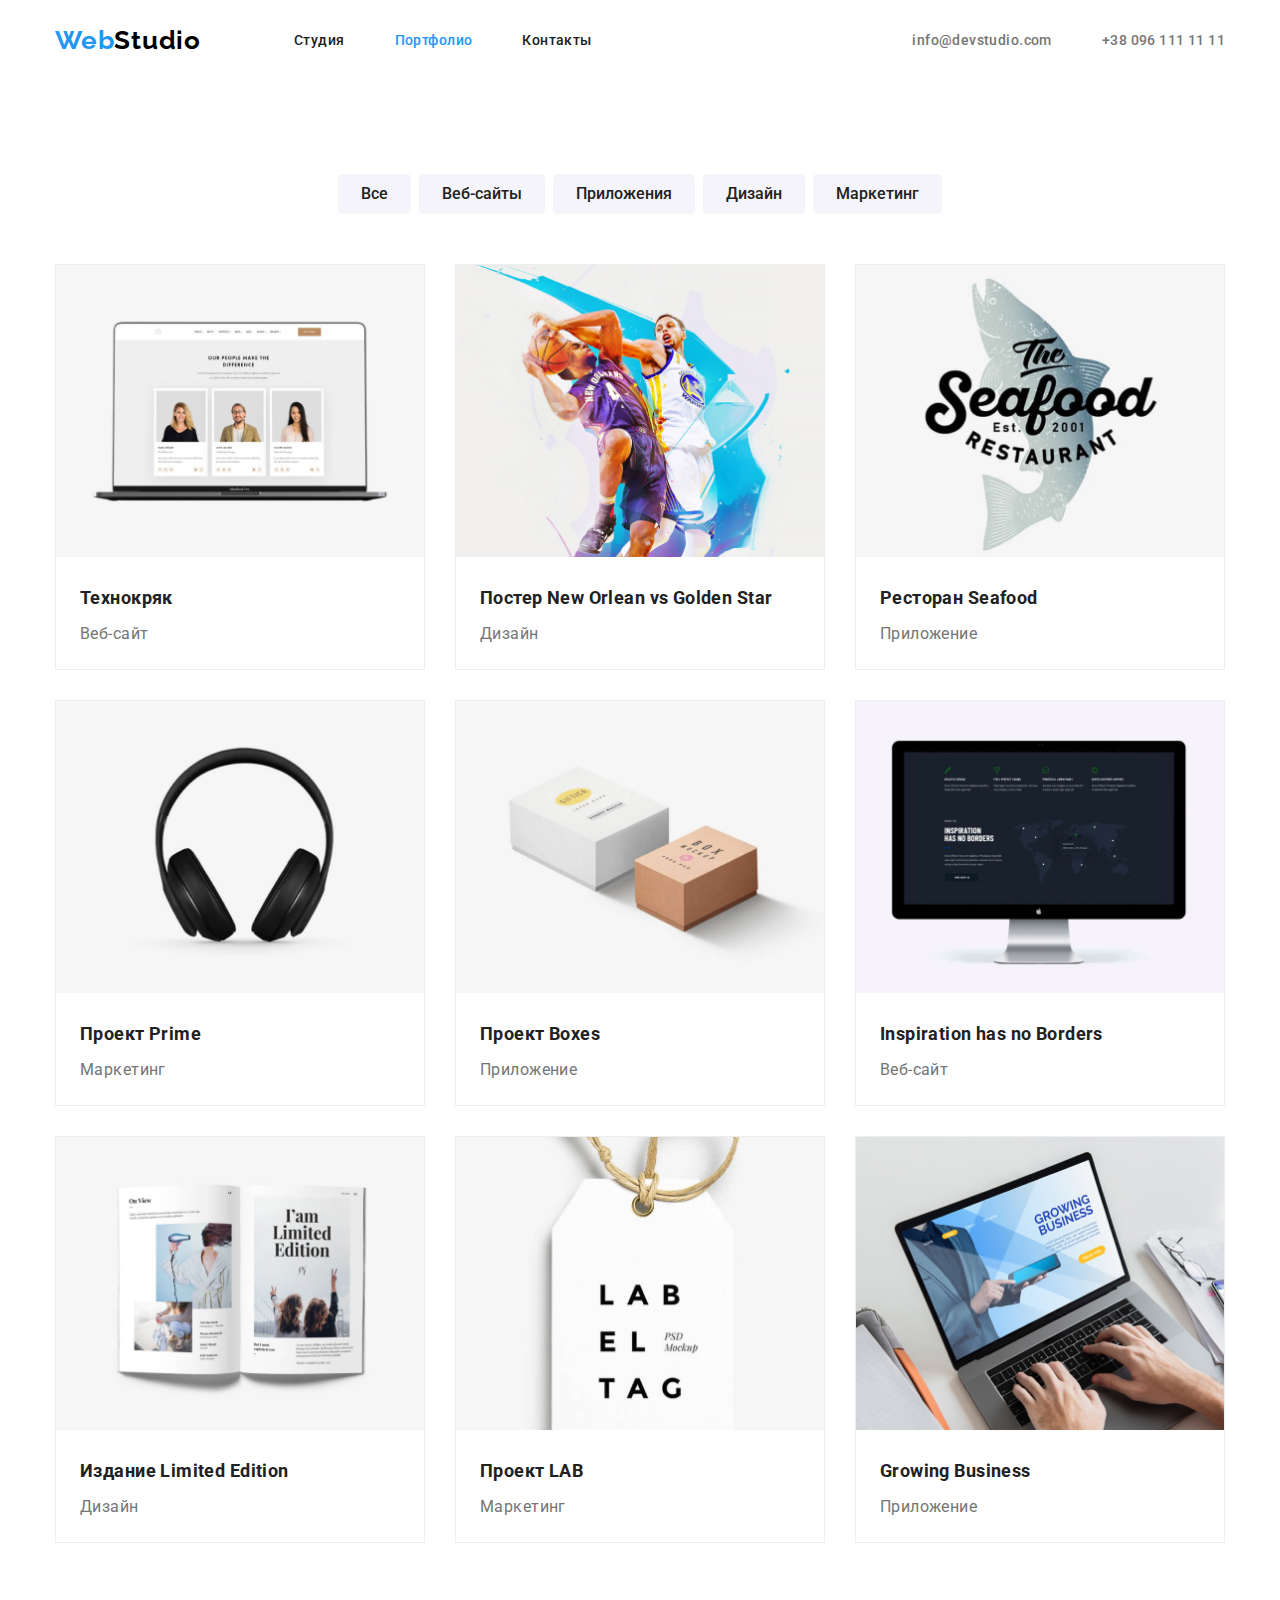
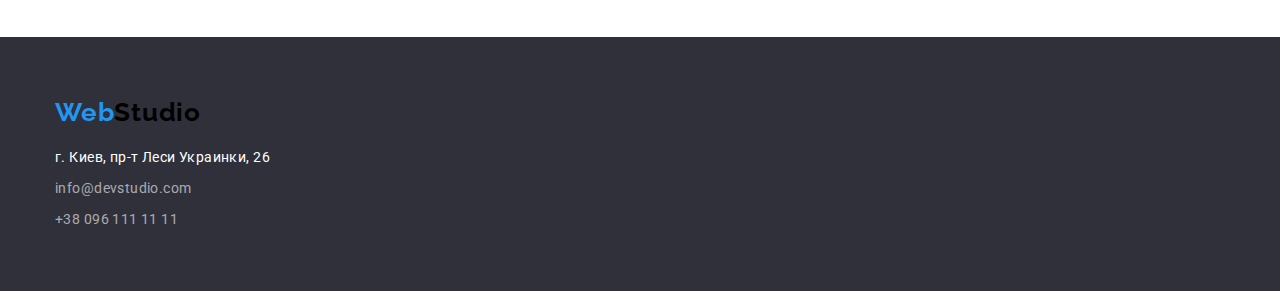
==== portfolio.html @ 00b9bd91 "copy hw3 files" ====
<!DOCTYPE html>
<html lang="ru">

<head>
    <meta charset="UTF-8">
    <meta http-equiv="X-UA-Compatible" content="IE=edge">
    <meta name="viewport" content="width=device-width, initial-scale=1.0">
    <title>GoIT homework</title>
    <link rel="preconnect" href="https://fonts.googleapis.com">
    <link rel="preconnect" href="https://fonts.gstatic.com" crossorigin>
    <link
        href="https://fonts.googleapis.com/css2?family=Raleway:wght@700&family=Roboto:wght@400;500;700;900&display=swap"
        rel="stylesheet">
    <link rel="stylesheet" href="https://cdnjs.cloudflare.com/ajax/libs/modern-normalize/1.1.0/modern-normalize.min.css



        ">
    <link rel="stylesheet" href="./css/styles.css">
</head>

<body>
    <!-- Header -->
    <header class="header">
        <div class="container">
            <div class="header-content-wrapper">
                <nav class="nav-menu">
                    <a lang="en" href="./index.html" class="link logo"><span lang="en">Web</span>Studio</a>
                    <ul class="nav-menu-list">
                        <li class="menu-item"><a href="./index.html" class="link">Студия</a></li>
                        <li class="menu-item"><a href="./portfolio.html" class="link active-link">Портфолио</a></li>
                        <li class="menu-item"><a href="" class="link">Контакты</a></li>
                    </ul>
                </nav>
                <ul class="contact-links-list">
                    <li><a class="link contact-link" href="mailto:info@devstudio.com" lang="en">info@devstudio.com</a>
                    </li>
                    <li><a class="link contact-link" href="tel:+380961111111">+38 096 111 11 11</a></li>
                </ul>
            </div>
        </div>
    </header>
    <main>
        <div class="container">
            <section class="page-section portfolio-section">
                <ul class="filters-list">
                    <li class="filter-item"><button type="button" class="filter-button">Все</button></li>
                    <li class="filter-item"><button type="button" class="filter-button">Веб-сайты</button></li>
                    <li class="filter-item"><button type="button" class="filter-button">Приложения</button></li>
                    <li class="filter-item"><button type="button" class="filter-button">Дизайн</button></li>
                    <li class="filter-item"><button type="button" class="filter-button">Маркетинг</button></li>
                </ul>
                <ul class="projects-list">
                    <li class="project-item">
                        <a class="link" href="">
                            <img src="./images/portfolioProjects/portfolioProject1.jpg" alt="" width="370">
                            <div class="project-description">
                                <h3 class="project-title">Технокряк</h3>
                                <p class="project-type">Веб-сайт</p>
                            </div>
                        </a>
                    </li>
                    <li class="project-item">
                        <a class="link" href="">
                            <img src="./images/portfolioProjects/portfolioProject2.jpg" alt="" width="370">
                            <div class="project-description">
                                <h3 class="project-title">Постер New Orlean vs Golden Star</h3>
                                <p class="project-type">Дизайн</p>
                            </div>
                        </a>
                    </li>
                    <li class="project-item">
                        <a class="link" href="">
                            <img src="./images/portfolioProjects/portfolioProject3.jpg" alt="" width="370">
                            <div class="project-description">
                                <h3 class="project-title">Ресторан Seafood</h3>
                                <p class="project-type">Приложение</p>
                            </div>
                        </a>
                    </li>
                    <li class="project-item">
                        <a class="link" href="">
                            <img src="./images/portfolioProjects/portfolioProject4.jpg" alt="" width="370">
                            <div class="project-description">
                                <h3 class="project-title">Проект Prime</h3>
                                <p class="project-type">Маркетинг</p>
                            </div>
                        </a>
                    </li>
                    <li class="project-item">
                        <a class="link" href="">
                            <img src="./images/portfolioProjects/portfolioProject5.jpg" alt="" width="370">
                            <div class="project-description">
                                <h3 class="project-title">Проект Boxes</h3>
                                <p class="project-type">Приложение</p>
                            </div>
                        </a>
                    </li>
                    <li class="project-item">
                        <a class="link" href="">
                            <img src="./images/portfolioProjects/portfolioProject6.jpg" alt="" width="370">
                            <div class="project-description">
                                <h3 class="project-title">Inspiration has no Borders</h3>
                                <p class="project-type">Веб-сайт</p>
                            </div>
                        </a>
                    </li>
                    <li class="project-item">
                        <a class="link" href="">
                            <img src="./images/portfolioProjects/portfolioProject7.jpg" alt="" width="370">
                            <div class="project-description">
                                <h3 class="project-title">Издание Limited Edition</h3>
                                <p class="project-type">Дизайн</p>
                            </div>
                        </a>
                    </li>
                    <li class="project-item">
                        <a class="link" href="">
                            <img src="./images/portfolioProjects/portfolioProject8.jpg" alt="" width="370">
                            <div class="project-description">
                                <h3 class="project-title">Проект LAB</h3>
                                <p class="project-type">Маркетинг</p>
                            </div>
                        </a>
                    </li>
                    <li class="project-item">
                        <a class="link" href="">
                            <img src="./images/portfolioProjects/portfolioProject9.jpg" alt="" width="370">
                            <div class="project-description">
                                <h3 class="project-title">Growing Business</h3>
                                <p class="project-type">Приложение</p>
                            </div>
                        </a>
                    </li>
                </ul>
            </section>
        </div>
    </main>
    <!-- Footer -->
    <footer class="footer">
        <div class="container">
            <a href="./index.html" lang="en" class="link logo"><span>Web</span>Studio</a>
            <address>
                <ul class="footer-contacts">
                    <li class="address">г. Киев, пр-т Леси Украинки, 26</li>
                    <li><a class="link contact-link" href="mailto:info@devstudio.com">info@devstudio.com</a></li>
                    <li><a class="link contact-link" href="tel:+380961111111">+38 096 111 11 11</a></li>
                </ul>
            </address>
        </div>
    </footer>
</body>

</html>
---- css/styles.css ----
/* Обнуление */
*,
*::before,
*::after {
  box-sizing: border-box;
}

h1, h2, h3, h4, h5, h6, p {
    margin: 0;
    padding: 0;
}

ul {
    margin: 0;
    padding: 0;
}

:root {
    --primary-text-color: #757575;
    --secondary-text-color: #FFFFFF;
    --title-text-color: #212121;
    --primary-background-color: #FFFFFF;
    --secondary-background-color: #2F303A;
    --accent-text-color: #2196F3;
    --selected-button-background: #2196F3;
    --unselected-button-background: #F5F4FA;

}

body {
    font-family: 'Roboto', sans-serif;
    font-weight: 400;
    color: var(--primary-text-color);
    font-size: 14px;
    letter-spacing: 0.03em;
    margin: 0;
}

h1, h2, h3, h4, h5, h6 {
    color: var(--title-text-color);
}



ul {
    list-style: none;
}

address {
    font-style: normal;
}

/* common styles */
.container {
    max-width: 1210px;
    padding: 0 20px;
    margin: 0 auto;

}
.page-section {
    padding: 94px 0;
    background-color: var(--primary-background-color);

}
.page-section .section-title {
    margin-bottom: 50px;
    color: var(--title-text-color);
    font-weight: 700;
    font-size: 36px;
    line-height: 1.16;
    text-align: center;
}

.link {
    color: var(--title-text-color);
    font-weight: 500;
    text-decoration: none;
}

.logo {
    font-family: 'Raleway', sans-serif;
    color: #000000;
    font-size: 26px;
    line-height: 1.15;
    letter-spacing: 0.03em;
    font-weight: 700;
    margin: 0 93px 0 0;
}
.logo span {
    color: var(--accent-text-color);
}
/* header styles */

.header-content-wrapper {
    display: flex;
    justify-content: space-between;
    align-items: center;
}

.nav-menu {
    display: flex;
    align-items: center;
}

.nav-menu-list {
    display: flex;
    align-items: center;
}

.nav-menu-list>.menu-item:not(:last-child) {
    margin-right: 50px;
}

.nav-menu-list .link {
    display: block;
    padding: 32px 0;
}

.contact-links-list .link {
    display: block;
    padding: 32px 0;
}
.nav-menu-list .link:hover {
    color: var(--accent-text-color);
}
.nav-menu .link.active-link{
    color: var(--accent-text-color);
}

.logo {
    font-family: 'Raleway', sans-serif;
    color: #000000;
    font-size: 26px;
    line-height: 1.19;
    font-weight: 700;
    margin: 0 93px 0 0;
}

.logo span {
    color: var(--accent-text-color);
}

.contact-links-list {
    display: flex;
}

.contact-links-list>li:not(:last-child) {
    margin-right: 50px;
}

.header .contact-link:hover,
.header .contact-link:focus {
    color: var(--accent-text-color);
}

.header .contact-link {
    color: var(--primary-text-color);

}

/* hero styles */
.hero-section {
    padding: 200px 0;
    background-color: var(--secondary-background-color);
    text-align: center;
}

.hero-section .hero-title {
    margin: 0 auto 30px;
    max-width: 696px;
    color: var(--secondary-text-color);
    text-align: center;
    font-size: 44px;
    line-height: 1.36;
    font-weight: 900;
    letter-spacing: 0.06em;
    text-transform: uppercase;
}

.hero-button {
    display: inline-block;
    min-width: 200px;
    padding: 10px 0;
    border: 1px solid var(--selected-button-background);
    box-shadow: 0px 4px 4px rgba(0, 0, 0, 0.15);
    border-radius: 4px;
    font-weight: 700;
    background-color: var(--accent-text-color);
    color: var(--secondary-text-color);
    line-height: 1.75;
    font-size: 16px;
}
.hero-button:hover, 
.hero-button:focus {
    color: var(--title-text-color);
}

/* Featers styles */
.page-section.featers-section {
    padding-top: 54px;
}
.featers-list {
    display: flex;
    flex-wrap: wrap;
}

.featers-list .feater-item {
    max-width: 270px;
    margin:40px 30px 0 0;
}

.featers-list .feater-item:nth-child(4n) {
    margin-right: 0;
}

.feater-item  .feater-title {
    margin-bottom: 10px;
    font-weight: 700;
    line-height: 1.1;
}

.feater-item  .feater-description {
    font-weight: 400;
    line-height: 1.7;
}
/* what we doing */
.page-section.whatWeDoing-section {
    padding-top: 74px;
}

.whatWeDoing-list {
    display: flex;
    flex-wrap: wrap;
    justify-content: space-between;
}

.whatWeDoing-list li {
    margin-top: 20px;
}

/* Our team section styles */
.team-section {
    background: #F5F4FA;
}
.section-title.team-section-title {
    margin-bottom: 30px;
}
.team-list {
    display: flex;
    flex-wrap: wrap;
}

.team-list .team-member {
    margin: 20px 30px 0 0;
    padding-bottom: 30px;
    box-shadow: 0px 1px 3px rgba(0, 0, 0, 0.12), 0px 1px 1px rgba(0, 0, 0, 0.14), 0px 2px 1px rgba(0, 0, 0, 0.2);
    border-radius: 0px 0px 4px 4px;
    text-align: center;
}

.team-list .team-member:nth-child(4n+4){
    margin-right: 0;
}

.team-member img {
    margin-bottom: 30px;
}
.team-member h3,
.team-member p {
    font-size: 16px;
    line-height: 1.1;
}

.team-member h3 {
    margin-bottom: 10px;
}

.team-member .member-name {
    font-weight: 500;
}

.team-member .member-description {
    font-weight: 400;
}

/* footer styles */
.footer {
    padding: 60px 0;
    background-color: var(--secondary-background-color);
}

.footer .logo {
    display: inline-block;
    margin: 0 0 20px 0;
}

.footer-contacts {
    line-height: 1.55;
}

.footer-contacts>li:not(:last-child) {
    margin-bottom: 9px;
}

.footer-contacts .address {
    color: var(--secondary-text-color);
    
}

.footer-contacts .contact-link {
    color: rgba(255, 255, 255, 0.6);
    font-weight: 400;
}

.footer-contacts .contact-link:hover,
.footer-contacts .contact-link:focus {
    color: var(--accent-text-color)
}

/* portfolio styles */
.filters-list {
    display: flex;
    justify-content: center;
    margin-bottom: 20px;
}
.filters-list .filter-item:not(:last-child) {
    margin-right: 8px;
}

.filters-list .filter-button {
    background: var(--unselected-button-background);
    color: var(--title-text-color);
    font-size: 16px;
    line-height: 1.6;
    font-weight: 500;
    border: 1px solid var(--unselected-button-background);
    border-radius: 4px;
    padding: 6px 22px;
    text-align: center;
    cursor: pointer;
}

.filters-list .filter-button:hover,
.filters-list .filter-button:focus {
    background: var(--selected-button-background);
    color: var(--secondary-text-color);
    border: 1px solid var(--selected-button-background);
    box-shadow: 0px 3px 1px rgba(0, 0, 0, 0.1), 0px 1px 2px rgba(0, 0, 0, 0.08), 0px 2px 2px rgba(0, 0, 0, 0.12);
}

.projects-list {
    display: flex;
    flex-wrap: wrap;    
}

.project-item {
    margin: 30px 30px 0 0;
    max-width: calc((100% - 60px)/3);
    border: 1px solid #EEEEEE;
    overflow: hidden;
}

.project-item:nth-child(3n) {
   margin-right: 0;
}

.project-item img {
    max-width: 100%;
}
.project-item:hover {
    border-color: var(--selected-button-background);
}

.project-description {
    padding: 20px 24px;
}
.project-description .project-title {
    font-size: 18px;
    line-height: 2;
    font-weight: 700;
}

.project-description .project-type {
    margin-top: 4px;
    font-size: 16px;
    line-height: 1.8;
    font-weight: 400;
    color: var(--primary-text-color);
}
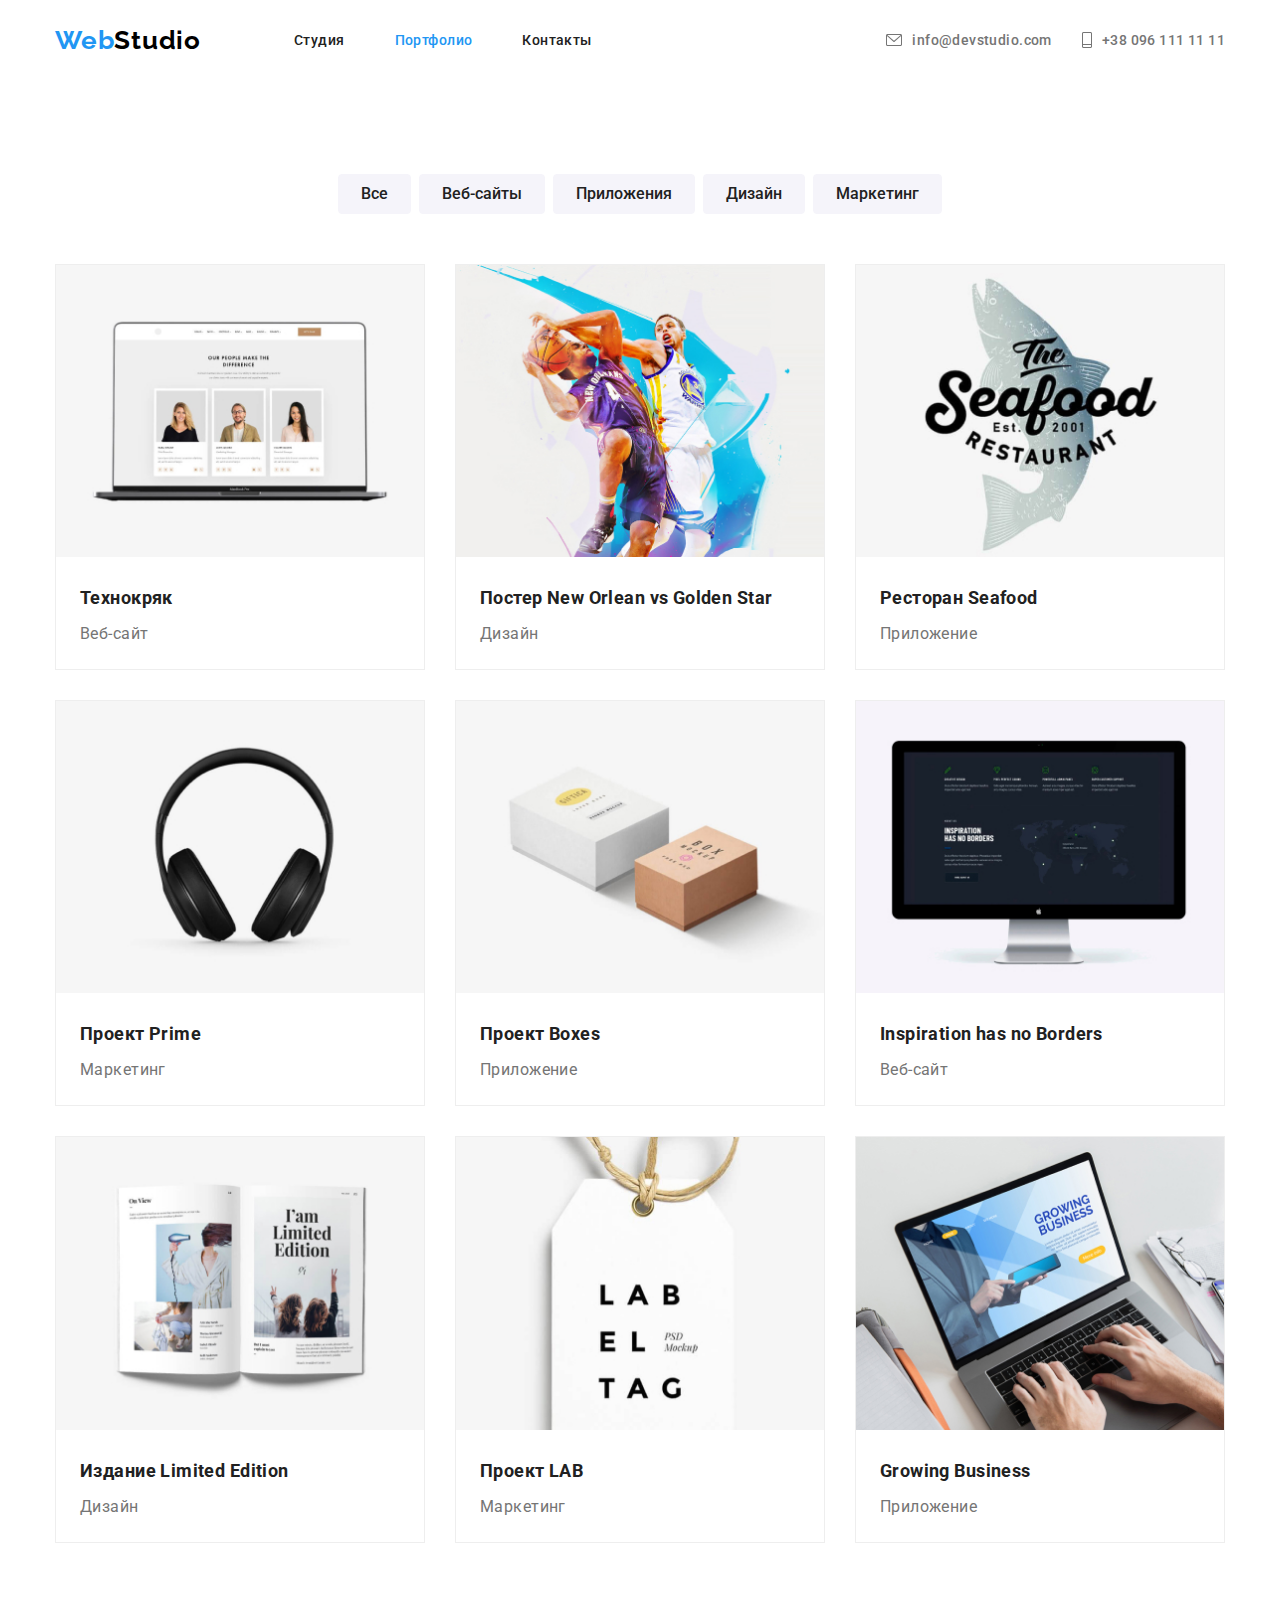
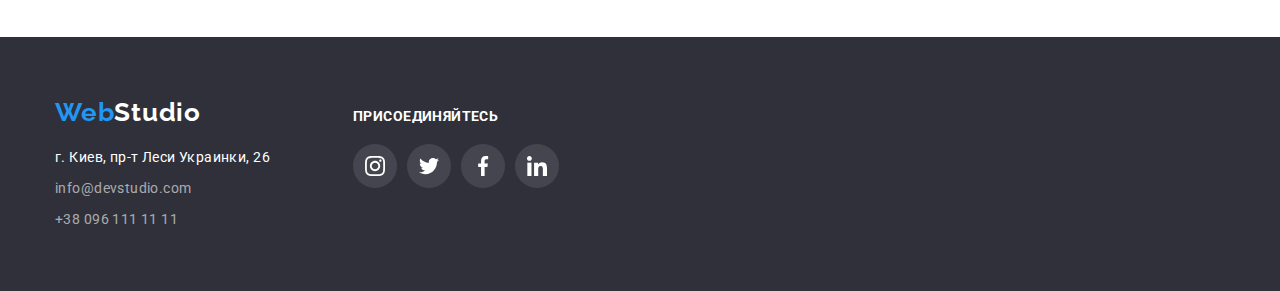
==== commit e868762f: "adding styling icons" ====
--- a/portfolio.html
+++ b/portfolio.html
@@ -33,9 +33,9 @@
                     </ul>
                 </nav>
                 <ul class="contact-links-list">
-                    <li><a class="link contact-link" href="mailto:info@devstudio.com" lang="en">info@devstudio.com</a>
+                    <li><a class="link contact-link email-link" href="mailto:info@devstudio.com" lang="en">info@devstudio.com</a>
                     </li>
-                    <li><a class="link contact-link" href="tel:+380961111111">+38 096 111 11 11</a></li>
+                    <li><a class="link contact-link phone-link" href="tel:+380961111111">+38 096 111 11 11</a></li>
                 </ul>
             </div>
         </div>
@@ -139,14 +139,25 @@
     <!-- Footer -->
     <footer class="footer">
         <div class="container">
-            <a href="./index.html" lang="en" class="link logo"><span>Web</span>Studio</a>
-            <address>
-                <ul class="footer-contacts">
-                    <li class="address">г. Киев, пр-т Леси Украинки, 26</li>
-                    <li><a class="link contact-link" href="mailto:info@devstudio.com">info@devstudio.com</a></li>
-                    <li><a class="link contact-link" href="tel:+380961111111">+38 096 111 11 11</a></li>
-                </ul>
-            </address>
+            <div class="contacts-wrapper">
+                <address>
+                    <a href="./index.html" lang="en" class="link logo"><span>Web</span>Studio</a>
+                    <ul class="footer-contacts">
+                        <li class="address">г. Киев, пр-т Леси Украинки, 26</li>
+                        <li><a class="link contact-link" href="mailto:info@devstudio.com">info@devstudio.com</a></li>
+                        <li><a class="link contact-link" href="tel:+380961111111">+38 096 111 11 11</a></li>
+                    </ul>
+                </address>
+                <div class="socials">
+                    <h3 class="socials-title">Присоединяйтесь</h3>
+                    <ul class="social-links-list">
+                        <li class="social-link-item"><a class="solial-link instagram-icon" href=""></a></li>
+                        <li class="social-link-item"><a class="solial-link twitter-icon" href=""></a></li>
+                        <li class="social-link-item"><a class="solial-link facebook-icon" href=""></a></li>
+                        <li class="social-link-item"><a class="solial-link linkedin-icon" href=""></a></li>
+                    </ul>
+                </div>
+            </div>
         </div>
     </footer>
 </body>
--- a/css/styles.css
+++ b/css/styles.css
@@ -76,7 +76,6 @@
     font-weight: 500;
     text-decoration: none;
 }
-
 .logo {
     font-family: 'Raleway', sans-serif;
     color: #000000;
@@ -117,14 +116,41 @@
 }
 
 .contact-links-list .link {
-    display: block;
+    display: inline-flex;
+    align-items: center;
     padding: 32px 0;
 }
+
+.header .contact-links-list .link::before {
+    content: '';
+    margin-right: 10px;
+    background-repeat: no-repeat;
+}
+
 .nav-menu-list .link:hover {
     color: var(--accent-text-color);
 }
 .nav-menu .link.active-link{
     color: var(--accent-text-color);
+}
+.header .email-link::before {
+    width: 16px;
+    height: 12px;
+    background-image: url(../images/icons/email-icon.svg);
+}
+
+.header .email-link:hover::before {
+    background-image: url(../images/icons/email-hover-icon.svg);
+}
+
+.header .phone-link::before {
+    width: 10px;
+    height: 16px;
+    background-image: url(../images/icons/phone-icon.svg);
+}
+
+.phone-link:hover::before {
+    background-image: url(../images/icons/phone-hover-icon.svg);
 }
 
 .logo {
@@ -145,7 +171,7 @@
 }
 
 .contact-links-list>li:not(:last-child) {
-    margin-right: 50px;
+    margin-right: 30px;
 }
 
 .header .contact-link:hover,
@@ -160,8 +186,13 @@
 
 /* hero styles */
 .hero-section {
+    background-color: var(--secondary-background-color);
+    background-image:linear-gradient(to right, rgba(47, 48, 58, 0.4), 
+                                               rgba(47, 48, 58, 0.4)), 
+                    url(../images/heroBackground.jpg);
+    background-repeat: no-repeat;
+    background-size: cover;
     padding: 200px 0;
-    background-color: var(--secondary-background-color);
     text-align: center;
 }
 
@@ -209,6 +240,30 @@
     margin:40px 30px 0 0;
 }
 
+.featers-list .feater-item::before {
+    content: '';
+    display: block;
+    height: 120px;
+    background-color: #F5F4FA;
+    margin-bottom: 30px;
+    background-repeat: no-repeat;
+    background-position: center;
+}
+
+.featers-list .feater-item:nth-child(1):before {
+    background-image: url(../images/featersIcons/antenna.svg);
+
+}
+.featers-list .feater-item:nth-child(2):before {
+    background-image: url(../images/featersIcons/clock.svg);
+}
+.featers-list .feater-item:nth-child(3):before {
+    background-image: url(../images/featersIcons/diagram.svg);
+}
+.featers-list .feater-item:nth-child(4):before {
+    background-image: url(../images/featersIcons/astronaut.svg);
+}
+
 .featers-list .feater-item:nth-child(4n) {
     margin-right: 0;
 }
@@ -225,7 +280,7 @@
 }
 /* what we doing */
 .page-section.whatWeDoing-section {
-    padding-top: 74px;
+    padding-top: 0;
 }
 
 .whatWeDoing-list {
@@ -286,12 +341,73 @@
 /* footer styles */
 .footer {
     padding: 60px 0;
+    color: var(--secondary-text-color);
     background-color: var(--secondary-background-color);
+}
+
+.footer .contacts-wrapper {
+    display: flex;
+}
+
+.footer .socials {
+    padding-top: 12px;
+    margin-left: 83px;
+}
+
+.socials .social-links-list {
+    display: flex;
+    margin-top: 20px;
+}
+
+.social-links-list .social-link-item:not(:last-child) {
+    margin-right: 10px;
+}
+
+.social-link-item .solial-link {
+    display: inline-flex;
+}
+.social-link-item .solial-link::before {
+    content: '';
+    display: inline-block;
+    border-radius: 50%;
+    width: 44px;
+    height: 44px;
+    background-color: rgba(255, 255, 255, 0.1);
+    background-repeat: no-repeat;
+    background-position: center;
+}
+
+.social-link-item .solial-link:hover:before {
+    background-color: var(--selected-button-background);
+}
+
+.social-link-item .instagram-icon::before {
+    background-image: url(../images/footerSocialsIcons/instagram.svg);
+}
+.social-link-item .twitter-icon::before {
+    background-image: url(../images/footerSocialsIcons/twitter.svg);
+}
+.social-link-item .facebook-icon::before {
+    background-image: url(../images/footerSocialsIcons/facebook.svg);
+}
+.social-link-item .linkedin-icon::before {
+    background-image: url(../images/footerSocialsIcons/linkedin.svg);
 }
 
 .footer .logo {
     display: inline-block;
     margin: 0 0 20px 0;
+    color: var(--secondary-text-color);
+}
+
+.socials-title {
+
+    color: var(--secondary-text-color);
+    line-height: 1.14;
+    font-size: 14px;
+    letter-spacing: 0.03em;
+    text-transform: uppercase;
+    font-weight: 700;
 }
 
 .footer-contacts {
@@ -302,10 +418,6 @@
     margin-bottom: 9px;
 }
 
-.footer-contacts .address {
-    color: var(--secondary-text-color);
-    
-}
 
 .footer-contacts .contact-link {
     color: rgba(255, 255, 255, 0.6);
@@ -368,7 +480,9 @@
     max-width: 100%;
 }
 .project-item:hover {
-    border-color: var(--selected-button-background);
+    box-shadow: 0px 1px 1px rgba(0, 0, 0, 0.12),
+                0px 4px 4px rgba(0, 0, 0, 0.06),
+                1px 4px 6px rgba(0, 0, 0, 0.16);
 }
 
 .project-description {
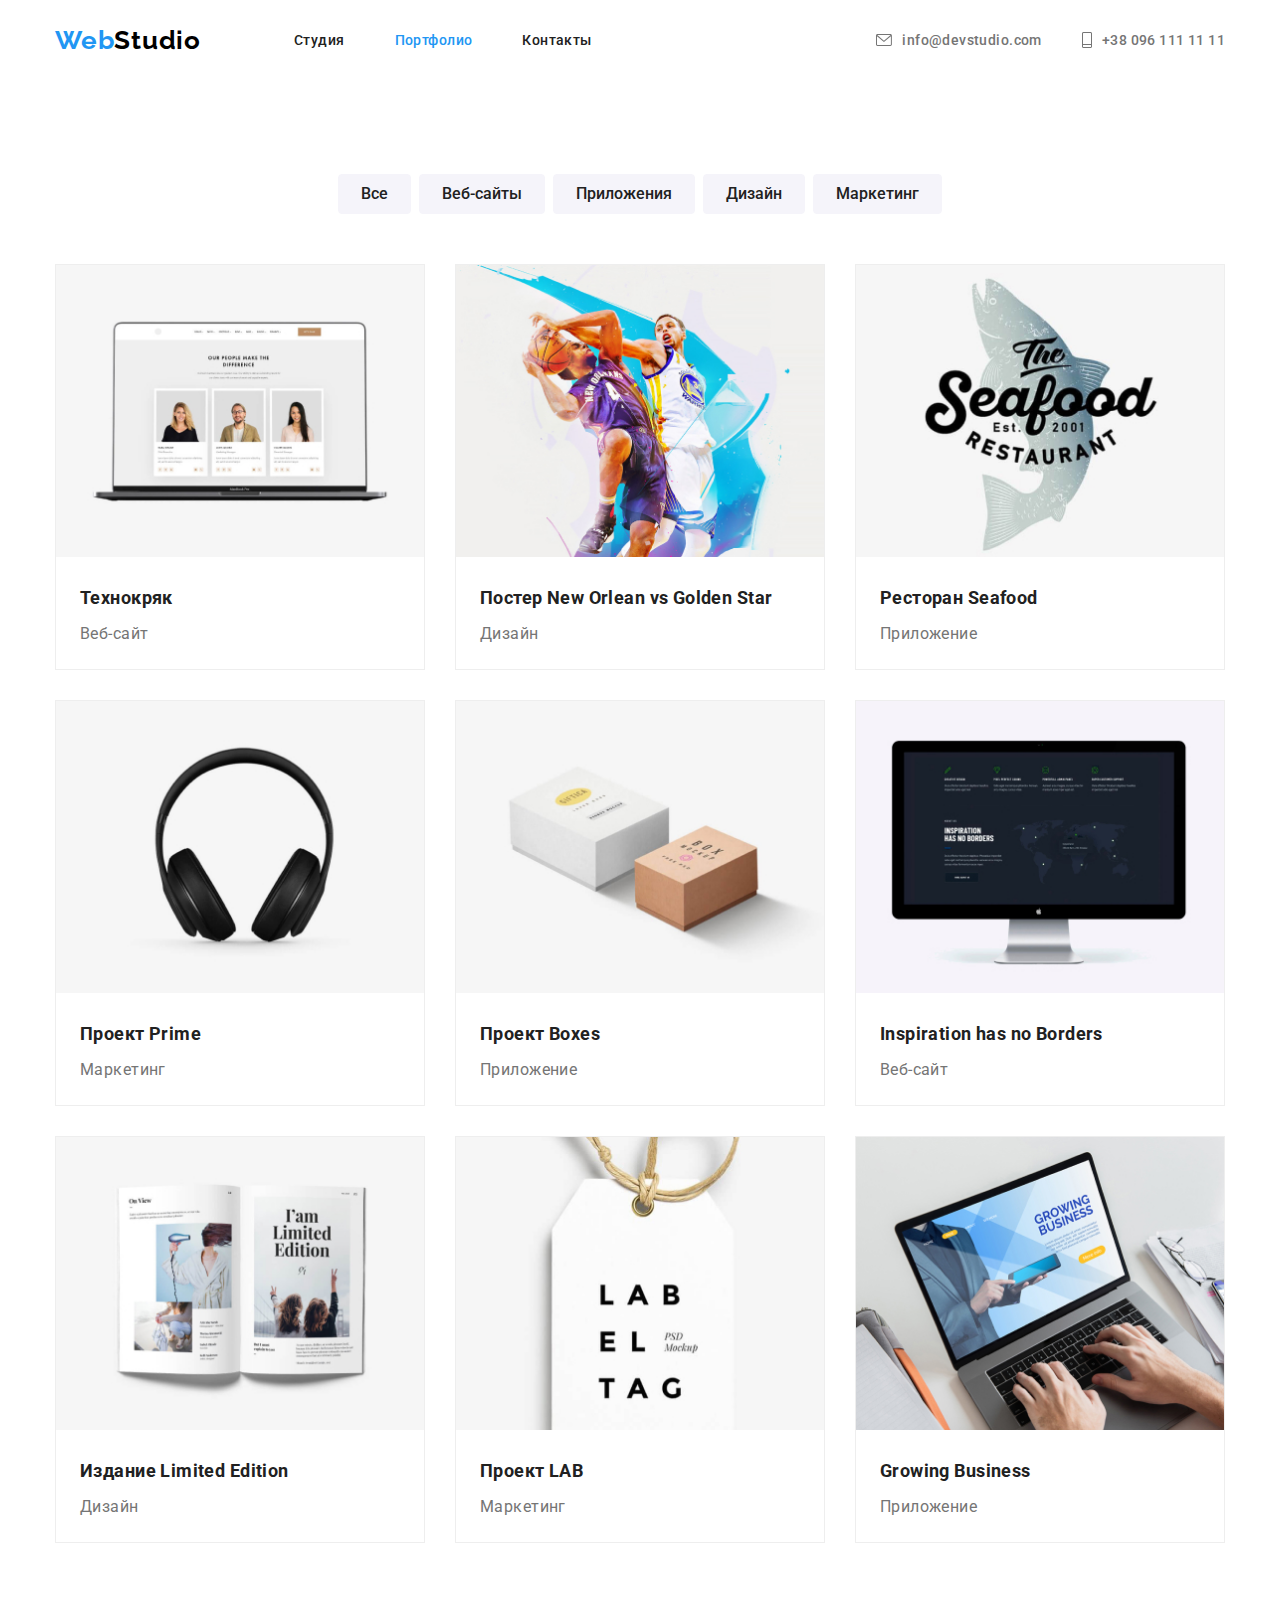
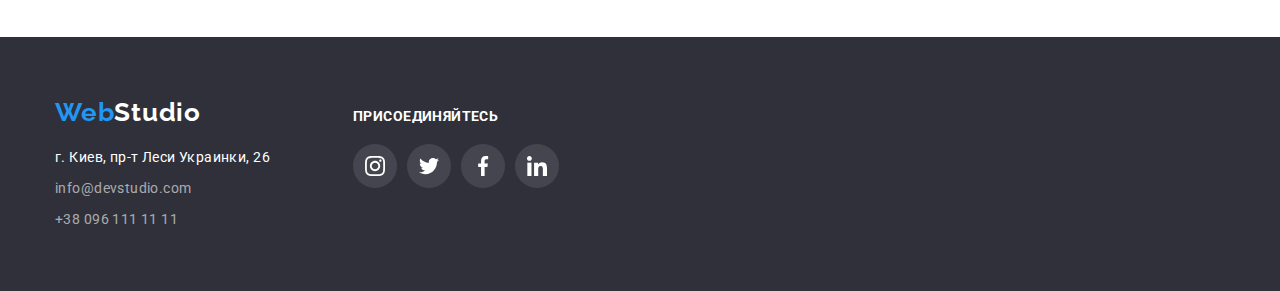
==== commit 490c2fce: "adding svg sprites" ====
--- a/portfolio.html
+++ b/portfolio.html
@@ -33,9 +33,22 @@
                     </ul>
                 </nav>
                 <ul class="contact-links-list">
-                    <li><a class="link contact-link email-link" href="mailto:info@devstudio.com" lang="en">info@devstudio.com</a>
+                    <li>
+                        <a class="link contact-link email-link" href="mailto:info@devstudio.com" lang="en">
+                            <svg class="email-link-icon" width="16" height="12">
+                                <use href="./images/sprite.svg#icon-email">
+                            </svg>
+                            info@devstudio.com
+                        </a>
                     </li>
-                    <li><a class="link contact-link phone-link" href="tel:+380961111111">+38 096 111 11 11</a></li>
+                    <li>
+                        <a class="link contact-link phone-link" href="tel:+380961111111">
+                            <svg class="phone-link-icon" width="10" height="16">
+                                <use href="./images/sprite.svg#icon-telephone">
+                            </svg>
+                            +38 096 111 11 11
+                        </a>
+                    </li>
                 </ul>
             </div>
         </div>
--- a/css/styles.css
+++ b/css/styles.css
@@ -133,25 +133,7 @@
 .nav-menu .link.active-link{
     color: var(--accent-text-color);
 }
-.header .email-link::before {
-    width: 16px;
-    height: 12px;
-    background-image: url(../images/icons/email-icon.svg);
-}
-
-.header .email-link:hover::before {
-    background-image: url(../images/icons/email-hover-icon.svg);
-}
-
-.header .phone-link::before {
-    width: 10px;
-    height: 16px;
-    background-image: url(../images/icons/phone-icon.svg);
-}
-
-.phone-link:hover::before {
-    background-image: url(../images/icons/phone-hover-icon.svg);
-}
+
 
 .logo {
     font-family: 'Raleway', sans-serif;
@@ -172,6 +154,16 @@
 
 .contact-links-list>li:not(:last-child) {
     margin-right: 30px;
+}
+
+.email-link .email-link-icon {
+    fill: currentColor;
+    margin-right: 10px;
+}
+
+.phone-link .phone-link-icon {
+    fill: currentColor;
+    margin-right: 10px;
 }
 
 .header .contact-link:hover,
@@ -336,7 +328,55 @@
 
 .team-member .member-description {
     font-weight: 400;
-}
+    margin-bottom: 16px;
+}
+.members-socialLink-list {
+    display: flex;
+    justify-content: center;
+    margin: -5px;
+}
+
+.members-socialLink-list .member-socialLink-item {
+    margin: 5px;
+}
+
+.member-socialLink-item .member-socialLink {
+    display: inline-flex;
+    border-radius: 50%;
+}
+
+.member-socialLink-item .member-socialLink:hover {
+    background-color: var(--selected-button-background);
+    fill: #FFFFFF;
+}
+
+.member-socialLink-item .member-socialLink:hover .member-socialLink-icon {
+    fill: #FFFFFF;
+}
+.member-socialLink-icon {
+    fill: #AFB1B8;
+}
+/* Regular customers styles */
+.customers-section .customers-list {
+    justify-content:center;
+    display: flex;
+    flex-wrap: wrap;
+    margin: -15px;
+}
+.customers-list .customer-item {
+    margin: 15px;
+}
+.customers-list .customer-link-icon {
+    border: 1px solid #AFB1B8;
+    border-radius: 4px;
+    fill: #AFB1B8;
+}
+
+.customers-list .customer-link-icon:hover {
+    fill: var(--selected-button-background);
+    border-color: var(--selected-button-background);
+}
+
 
 /* footer styles */
 .footer {
